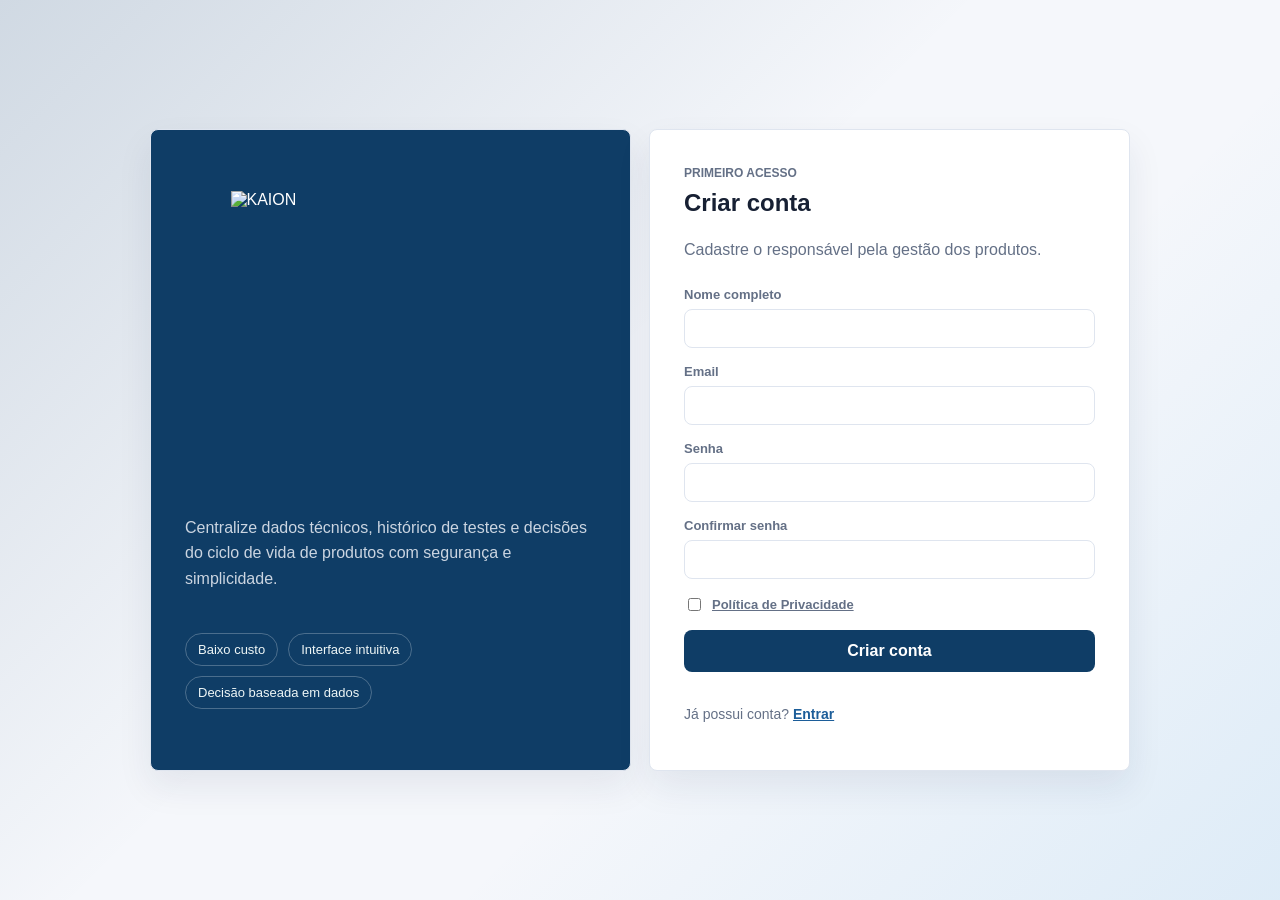
==== cadastro.html @ defeb835 "kaion commit" ====
<!DOCTYPE html>
<html lang="pt-br">
<head>
    <meta charset="UTF-8">
    <meta name="viewport" content="width=device-width, initial-scale=1.0">
    <title>Criar conta | KAION</title>
    <link rel="stylesheet" href="css/app.css">
</head>
<body class="auth-page">
    <main class="auth-shell">
        <section class="auth-panel brand-panel">
            <img class="brand-logo" src="https://image2url.com/r2/default/images/1775600257645-3c5e24f1-1b9f-426c-a46f-751de0409c8a.png" alt="KAION" width="150" height="150">
         
            <p>Centralize dados técnicos, histórico de testes e decisões do ciclo de vida de produtos com segurança e simplicidade.</p>
            <div class="brand-points">
                <span>Baixo custo</span>
                <span>Interface intuitiva</span>
                <span>Decisão baseada em dados</span>
            </div>
        </section>

        <section class="auth-panel">
            <header class="auth-header">
                <p class="eyebrow">Primeiro acesso</p>
                <h2>Criar conta</h2>
                <p>Cadastre o responsável pela gestão dos produtos.</p>
            </header>

            <form action="php/cadastro.php" method="POST" class="stack-form">
                <label>
                    Nome completo
                    <input type="text" name="nome" autocomplete="name" required>
                </label>
                <label>
                    Email
                    <input type="email" name="email" autocomplete="email" required>
                </label>
                <label>
                    Senha
                    <input type="password" name="senha" autocomplete="new-password" minlength="6" required>
                </label>
                <label>
                    Confirmar senha
                    <input type="password" name="confirmar" autocomplete="new-password" minlength="6" required>
                </label>
                <label class="terms">
                    <input type="checkbox" name="termos" required>
                    <a class="politica" href="termos.html">Política de Privacidade</a>
                </label>
                <button class="btn primary" type="submit">Criar conta</button>

            </form>

            <p id="mensagemCadastro" class="form-message"></p>
            <p class="auth-footer">Já possui conta? <a href="index.html">Entrar</a></p>
        </section>
    </main>
    <script src="js/auth.js"></script>
</body>
</html>
---- css/app.css ----
:root {
    --bg: #f5f7fb;
    --panel: #ffffff;
    --text: #172033;
    --muted: #647086;
    --line: #dfe5ef;
    --primary: #0F3D66;
    --primary-dark: #1C5D99;
    --accent: #3498DB;
    --danger: #b42318;
    --success: #15803d;
    --sidebar: #0F3D66;
    --shadow: 0 16px 35px rgba(24, 39, 75, 0.08);
}

* { box-sizing: border-box; }

body {
    margin: 0;
    font-family: Arial, Helvetica, sans-serif;
    background: var(--bg);
    color: var(--text);
}

a { color: inherit; }

button, input, select, textarea {
    font: inherit;
}

input, select, textarea {
    width: 100%;
    border: 1px solid var(--line);
    border-radius: 8px;
    padding: 11px 12px;
    background: #fff;
    color: var(--text);
}

textarea { resize: vertical; }

label {
    display: grid;
    gap: 7px;
    color: var(--muted);
    font-size: 13px;
    font-weight: 700;
}

.auth-page {
    min-height: 100vh;
    display: grid;
    place-items: center;
    padding: 24px;
    background:
        linear-gradient(135deg, rgba(15, 61, 102, 0.16), transparent 45%),
        linear-gradient(315deg, rgba(52, 152, 219, 0.12), transparent 38%),
        var(--bg);
}

.auth-shell {
    width: min(980px, 100%);
    display: grid;
    grid-template-columns: 1fr 1fr;
    gap: 18px;
}

.auth-panel, .panel, .metric-card {
    background: var(--panel);
    border: 1px solid var(--line);
    border-radius: 8px;
    box-shadow: var(--shadow);
}

.auth-panel {
    padding: 34px;
}

.brand-panel {
    background: var(--sidebar);
    color: #fff;
    display: flex;
    flex-direction: column;
    justify-content: center;
    min-height: 540px;
}

.brand-mark, .logo span {
    display: inline-grid;
    place-items: center;
    width: 42px;
    height: 42px;
    border-radius: 8px;
    background: var(--primary);
    color: #fff;
    font-weight: 800;
}

.brand-logo {
    width: 100%;
    max-width: 320px;
    height: auto;
    max-height: 300px;
    object-fit: contain;
    display: block;
    margin: 0 auto 24px;
}
.brand-panel h1 {
    margin: 0 0 8px;
    font-size: 44px;
}

.brand-panel p, .auth-header p {
    color: #cbd5e1;
    line-height: 1.6;
}

.brand-points {
    display: flex;
    flex-wrap: wrap;
    gap: 10px;
    margin-top: 26px;
}

.brand-points span {
    border: 1px solid rgba(255,255,255,0.25);
    border-radius: 999px;
    padding: 8px 12px;
    color: #eef6f6;
    font-size: 13px;
}

.auth-header h2, h1, h2, h3, p {
    margin-top: 0;
}

.auth-header p { color: var(--muted); }

.eyebrow {
    margin-bottom: 6px;
    color: var(--primary);
    font-size: 12px;
    font-weight: 800;
    text-transform: uppercase;
    letter-spacing: 0;
}

.stack-form {
    display: grid;
    gap: 16px;
    margin-top: 24px;
}

.btn {
    display: inline-flex;
    align-items: center;
    justify-content: center;
    min-height: 42px;
    border: 1px solid transparent;
    border-radius: 8px;
    padding: 10px 15px;
    cursor: pointer;
    text-decoration: none;
    font-weight: 800;
    transition: transform .15s ease, background .15s ease;
}

.btn:hover { transform: translateY(-1px); }
.btn.primary { background: var(--primary); color: #fff; }
.btn.primary:hover { background: var(--primary-dark); }
.btn.ghost { background: #fff; color: var(--text); border-color: var(--line); }
.btn.small { min-height: 34px; padding: 7px 11px; font-size: 13px; background: #EAF4FC; color: var(--primary); }
.btn.danger { background: #fef3f2; color: var(--danger); border-color: #fecdca; }

.auth-footer, .form-message {
    color: var(--muted);
    font-size: 14px;
}

.auth-footer a { color: var(--primary-dark); font-weight: 800; }

.form-message { min-height: 20px; }
.form-message.success { color: var(--success); }
.form-message.error { color: var(--danger); }

.app-shell {
    min-height: 100vh;
    display: grid;
    grid-template-columns: 250px 1fr;
}

.sidebar {
    position: sticky;
    top: 0;
    height: 100vh;
    padding: 24px 18px;
    background: var(--sidebar);
    color: #e5edf7;
}

.logo {
    display: flex;
    align-items: center;
    gap: 10px;
    text-decoration: none;
    font-weight: 900;
    margin-bottom: 34px;
}

.text-logo {
    font-size: 24px;
    letter-spacing: 0;
    color: #fff;
}

.logo img {
    max-width: 300px;
    height: auto;
    display: block;
}

.sidebar nav {
    display: grid;
    gap: 8px;
}

.sidebar nav a {
    padding: 12px 14px;
    border-radius: 8px;
    text-decoration: none;
    color: #d7e0ea;
}

.sidebar nav a:hover, .sidebar nav a.active {
    background: rgba(255,255,255,0.1);
    color: #fff;
}

.content {
    padding: 28px;
    min-width: 0;
}

.topbar {
    display: flex;
    justify-content: space-between;
    align-items: center;
    gap: 16px;
    margin-bottom: 22px;
}

.topbar h1 {
    margin: 0;
    font-size: 30px;
}

.user-actions {
    display: flex;
    align-items: center;
    gap: 10px;
    flex-wrap: wrap;
}

.metric-grid {
    display: grid;
    grid-template-columns: repeat(4, minmax(0, 1fr));
    gap: 14px;
    margin-bottom: 18px;
}

.metric-card {
    padding: 18px;
}

.metric-card span {
    color: var(--muted);
    font-weight: 800;
    font-size: 13px;
}

.metric-card strong {
    display: block;
    margin-top: 10px;
    font-size: 30px;
}

.split-grid {
    display: grid;
    grid-template-columns: minmax(0, 1.1fr) minmax(320px, .9fr);
    gap: 18px;
}

.panel {
    padding: 20px;
}

.panel-heading {
    display: flex;
    justify-content: space-between;
    align-items: center;
    gap: 14px;
    margin-bottom: 16px;
}

.panel-heading h2 {
    margin: 0;
    font-size: 18px;
}

.recent-list {
    display: grid;
    gap: 10px;
}

.recent-item, .kanban-card {
    border: 1px solid var(--line);
    border-radius: 8px;
    padding: 14px;
    background: #fff;
}

.recent-item h3, .kanban-card h3 {
    margin: 0 0 6px;
    font-size: 16px;
}

.meta-line {
    display: flex;
    gap: 8px;
    flex-wrap: wrap;
    color: var(--muted);
    font-size: 13px;
}

.status-pill {
    display: inline-flex;
    align-items: center;
    width: fit-content;
    border-radius: 999px;
    padding: 5px 9px;
    font-size: 12px;
    font-weight: 800;
    background: #eef2ff;
    color: #3730a3;
}

.status-ideia { background: #fff7ed; color: #9a3412; }
.status-desenvolvimento { background: #EAF4FC; color: #0F3D66; }
.status-teste { background: #fefce8; color: #854d0e; }
.status-aprovacao { background: #eef2ff; color: #3730a3; }
.status-lancado { background: #ecfdf5; color: #166534; }
.status-arquivado { background: #f1f5f9; color: #475569; }

.pipeline-bars {
    display: grid;
    gap: 14px;
}

.bar-row {
    display: grid;
    gap: 7px;
}

.bar-label {
    display: flex;
    justify-content: space-between;
    color: var(--muted);
    font-size: 13px;
    font-weight: 800;
}

.bar-track {
    height: 10px;
    border-radius: 999px;
    background: #e5e7eb;
    overflow: hidden;
}

.bar-fill {
    height: 100%;
    width: 0;
    border-radius: inherit;
    background: var(--primary-dark);
}

.filters-inline, .filters-row {
    display: flex;
    gap: 10px;
    align-items: center;
    flex-wrap: wrap;
}

.filters-inline input { min-width: 280px; }
.filters-inline select { width: 180px; }
.filters-row input, .filters-row select { width: 220px; }

.table-wrap {
    width: 100%;
    overflow-x: auto;
}

table {
    width: 100%;
    border-collapse: collapse;
    min-width: 760px;
}

th, td {
    text-align: left;
    padding: 13px 10px;
    border-bottom: 1px solid var(--line);
    vertical-align: top;
}

th {
    color: var(--muted);
    font-size: 12px;
    text-transform: uppercase;
    letter-spacing: 0;
}
.terms {
    display: flex;
    align-items: center;
    gap: 8px;
    font-size: 13px;
    margin: 0;
}

.terms input {
    width: auto;
    flex: 0 0 auto;
}
.table-note {
    margin: 12px 0 0;
    color: var(--muted);
    font-size: 13px;
}

.product-form {
    display: grid;
    gap: 24px;
}

.product-form section {
    display: grid;
    gap: 14px;
}

.product-form h2 {
    margin: 0;
    font-size: 18px;
}

.form-grid {
    display: grid;
    grid-template-columns: repeat(3, minmax(0, 1fr));
    gap: 14px;
}

.form-actions {
    display: flex;
    gap: 10px;
    flex-wrap: wrap;
}

.kanban {
    display: grid;
    grid-template-columns: repeat(6, minmax(245px, 1fr));
    gap: 14px;
    overflow-x: auto;
    padding-bottom: 8px;
}

.kanban-column {
    background: #eef3f8;
    border: 1px solid var(--line);
    border-radius: 8px;
    min-height: 440px;
    padding: 12px;
}

.kanban-title {
    display: flex;
    justify-content: space-between;
    align-items: center;
    margin-bottom: 12px;
    font-weight: 900;
}

.kanban-list {
    display: grid;
    gap: 10px;
    min-height: 340px;
}

.kanban-card {
    cursor: grab;
}

.kanban-card.dragging {
    opacity: .6;
}

.kanban-list.drag-over {
    outline: 2px dashed var(--primary);
    outline-offset: 4px;
    border-radius: 8px;
}

.empty-state {
    border: 1px dashed #bcc7d6;
    border-radius: 8px;
    color: var(--muted);
    padding: 18px;
    text-align: center;
}

.toast {
    position: fixed;
    right: 20px;
    bottom: 20px;
    background: var(--sidebar);
    color: #fff;
    padding: 12px 16px;
    border-radius: 8px;
    box-shadow: var(--shadow);
    z-index: 20;
}
a{white-space: nowrap;}



@media (max-width: 980px) {
    .auth-shell, .app-shell, .split-grid {
        grid-template-columns: 1fr;
    }
    .brand-panel { min-height: auto; }
    .sidebar {
        position: static;
        height: auto;
    }
    .sidebar nav {
        grid-template-columns: repeat(4, minmax(0, 1fr));
    }
    .metric-grid, .form-grid {
        grid-template-columns: repeat(2, minmax(0, 1fr));
    }
}

@media (max-width: 640px) {
    .auth-page {
        min-height: auto;
        place-items: start;
        padding: 14px;
    }
    .auth-shell {
        gap: 12px;
    }
    .auth-panel {
        padding: 18px;
    }
    .brand-panel {
        min-height: auto;
        padding: 20px 18px;
    }
    .brand-logo {
        max-width: 180px;
        max-height: 160px;
        margin-bottom: 14px;
    }
    .brand-panel p {
        margin-bottom: 0;
    }
    .brand-points {
        gap: 8px;
        margin-top: 16px;
    }
    .brand-points span {
        padding: 7px 10px;
        white-space: normal;
    }
    .stack-form {
        gap: 13px;
        margin-top: 18px;
    }
    .content { padding: 18px; }
    .topbar, .panel-heading {
        align-items: flex-start;
        flex-direction: column;
    }
    .sidebar nav, .metric-grid, .form-grid {
        grid-template-columns: 1fr;
    }
    .filters-row input, .filters-row select, .filters-inline input, .filters-inline select {
        width: 100%;
        min-width: 0;
    }
}
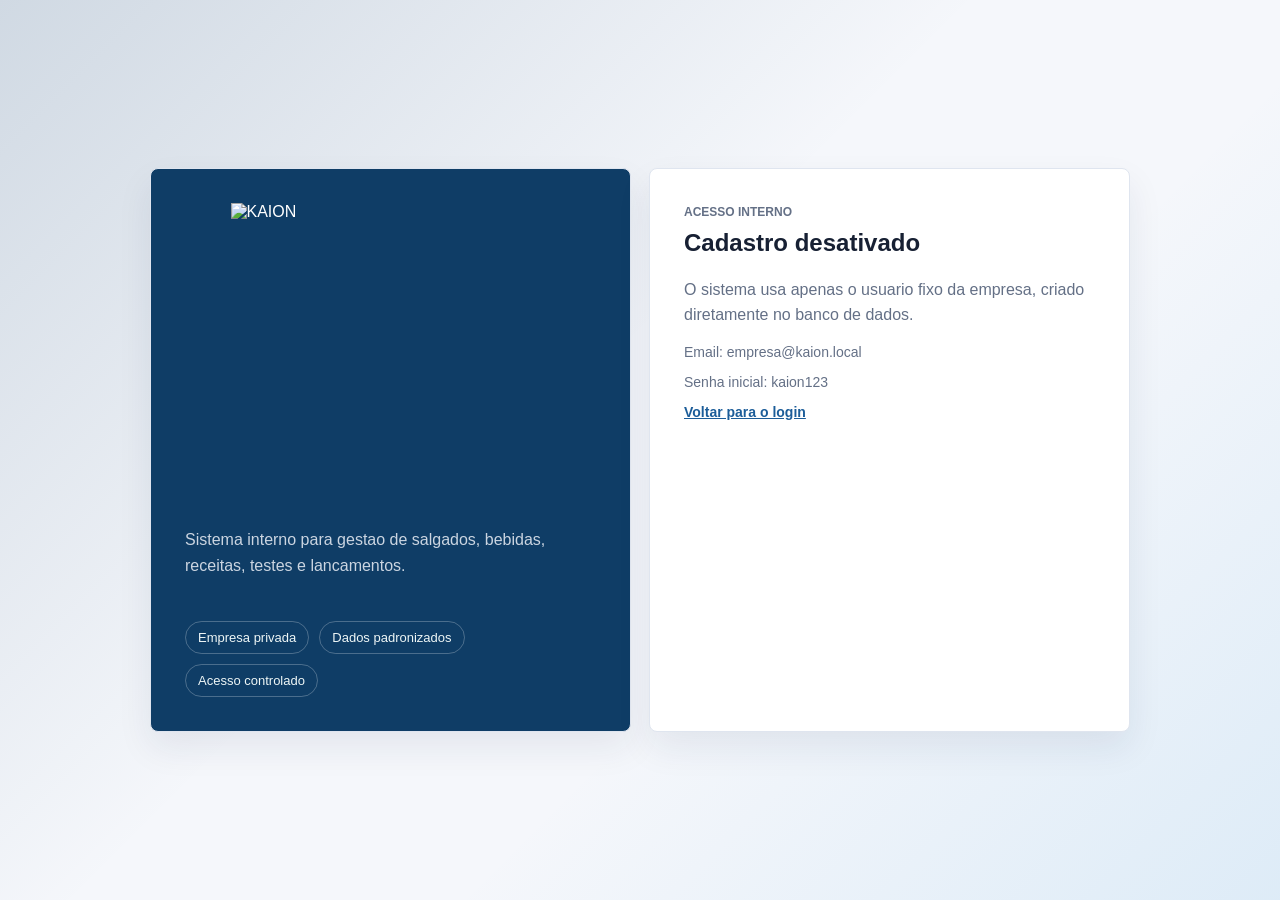
==== commit 151bac5a: "Adiciona documentação do projeto KAION" ====
--- a/cadastro.html
+++ b/cadastro.html
@@ -3,58 +3,32 @@
 <head>
     <meta charset="UTF-8">
     <meta name="viewport" content="width=device-width, initial-scale=1.0">
-    <title>Criar conta | KAION</title>
+    <title>Acesso interno | KAION</title>
     <link rel="stylesheet" href="css/app.css">
 </head>
 <body class="auth-page">
     <main class="auth-shell">
         <section class="auth-panel brand-panel">
             <img class="brand-logo" src="https://image2url.com/r2/default/images/1775600257645-3c5e24f1-1b9f-426c-a46f-751de0409c8a.png" alt="KAION" width="150" height="150">
-         
-            <p>Centralize dados técnicos, histórico de testes e decisões do ciclo de vida de produtos com segurança e simplicidade.</p>
+            <p>Sistema interno para gestao de salgados, bebidas, receitas, testes e lancamentos.</p>
             <div class="brand-points">
-                <span>Baixo custo</span>
-                <span>Interface intuitiva</span>
-                <span>Decisão baseada em dados</span>
+                <span>Empresa privada</span>
+                <span>Dados padronizados</span>
+                <span>Acesso controlado</span>
             </div>
         </section>
 
         <section class="auth-panel">
             <header class="auth-header">
-                <p class="eyebrow">Primeiro acesso</p>
-                <h2>Criar conta</h2>
-                <p>Cadastre o responsável pela gestão dos produtos.</p>
+                <p class="eyebrow">Acesso interno</p>
+                <h2>Cadastro desativado</h2>
+                <p>O sistema usa apenas o usuario fixo da empresa, criado diretamente no banco de dados.</p>
             </header>
 
-            <form action="php/cadastro.php" method="POST" class="stack-form">
-                <label>
-                    Nome completo
-                    <input type="text" name="nome" autocomplete="name" required>
-                </label>
-                <label>
-                    Email
-                    <input type="email" name="email" autocomplete="email" required>
-                </label>
-                <label>
-                    Senha
-                    <input type="password" name="senha" autocomplete="new-password" minlength="6" required>
-                </label>
-                <label>
-                    Confirmar senha
-                    <input type="password" name="confirmar" autocomplete="new-password" minlength="6" required>
-                </label>
-                <label class="terms">
-                    <input type="checkbox" name="termos" required>
-                    <a class="politica" href="termos.html">Política de Privacidade</a>
-                </label>
-                <button class="btn primary" type="submit">Criar conta</button>
-
-            </form>
-
-            <p id="mensagemCadastro" class="form-message"></p>
-            <p class="auth-footer">Já possui conta? <a href="index.html">Entrar</a></p>
+            <p class="auth-footer">Email: empresa@kaion.local</p>
+            <p class="auth-footer">Senha inicial: kaion123</p>
+            <p class="auth-footer"><a href="index.html">Voltar para o login</a></p>
         </section>
     </main>
-    <script src="js/auth.js"></script>
 </body>
 </html>
